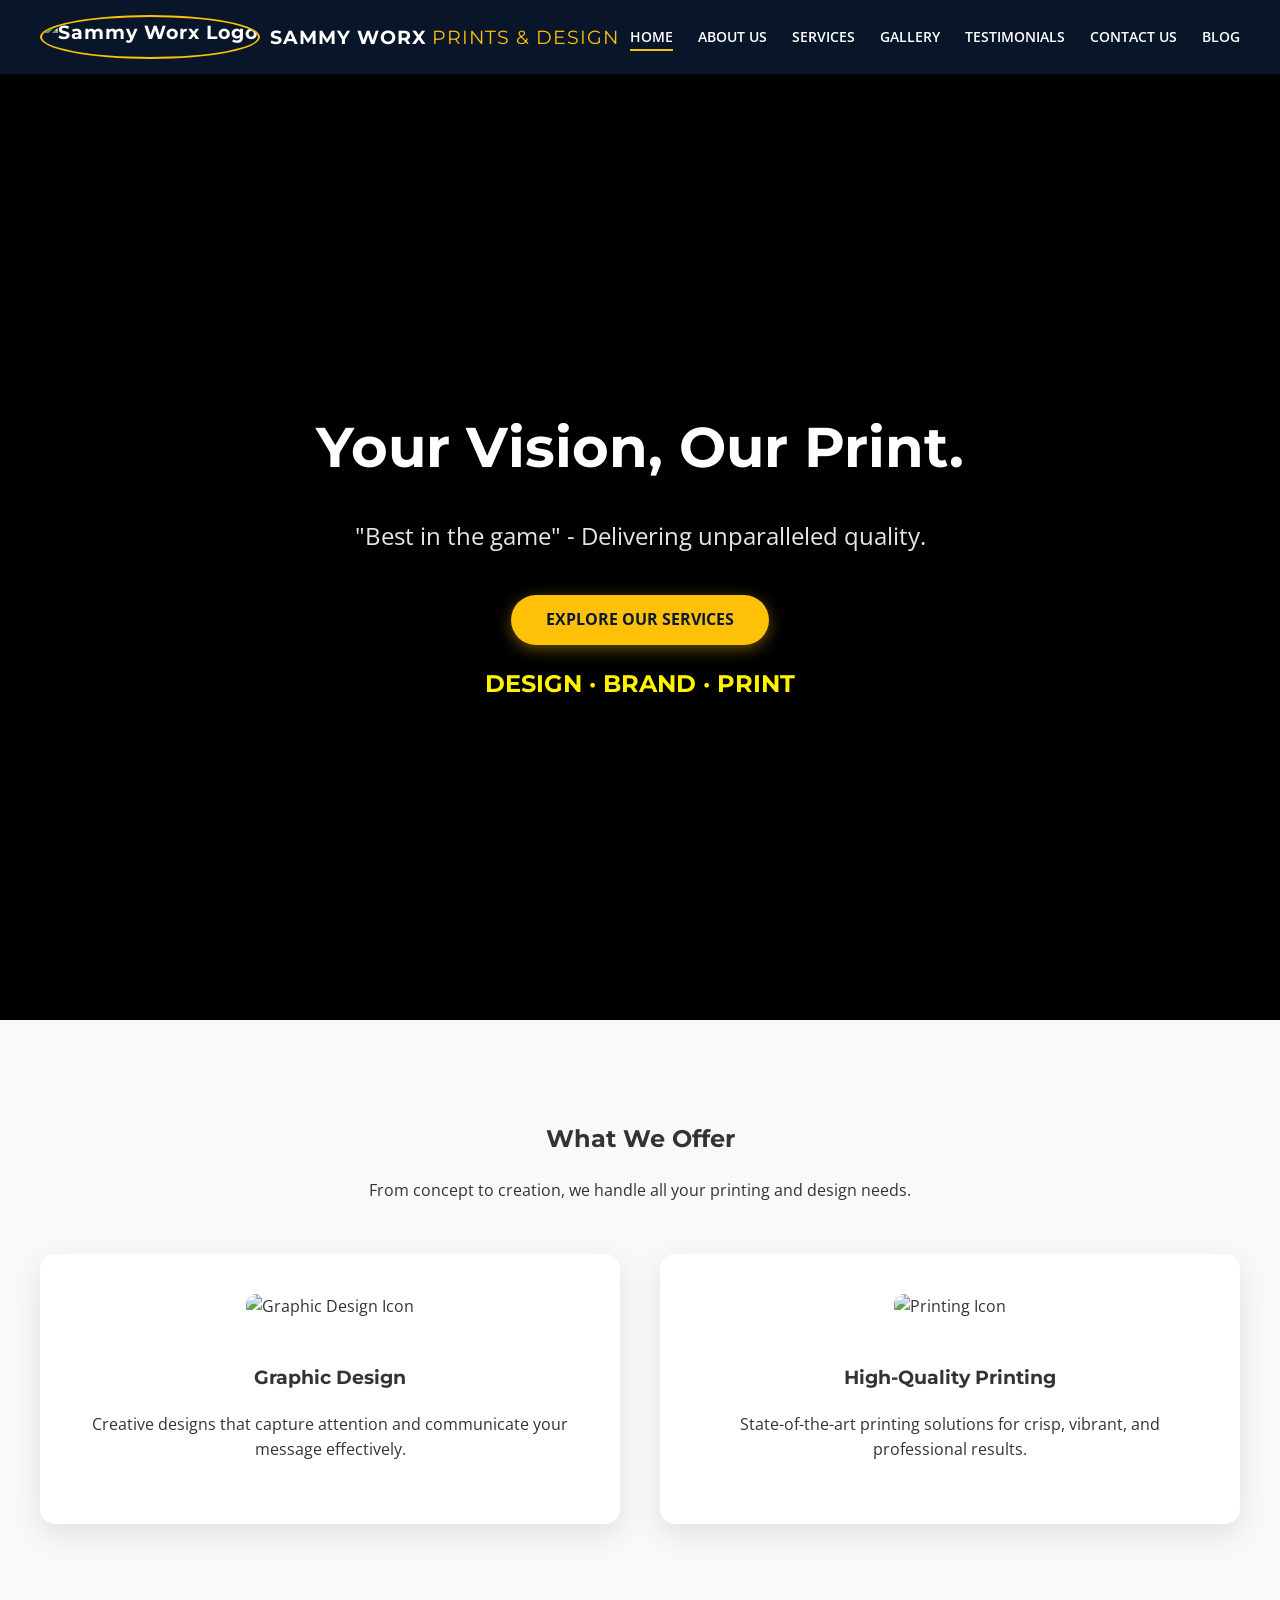
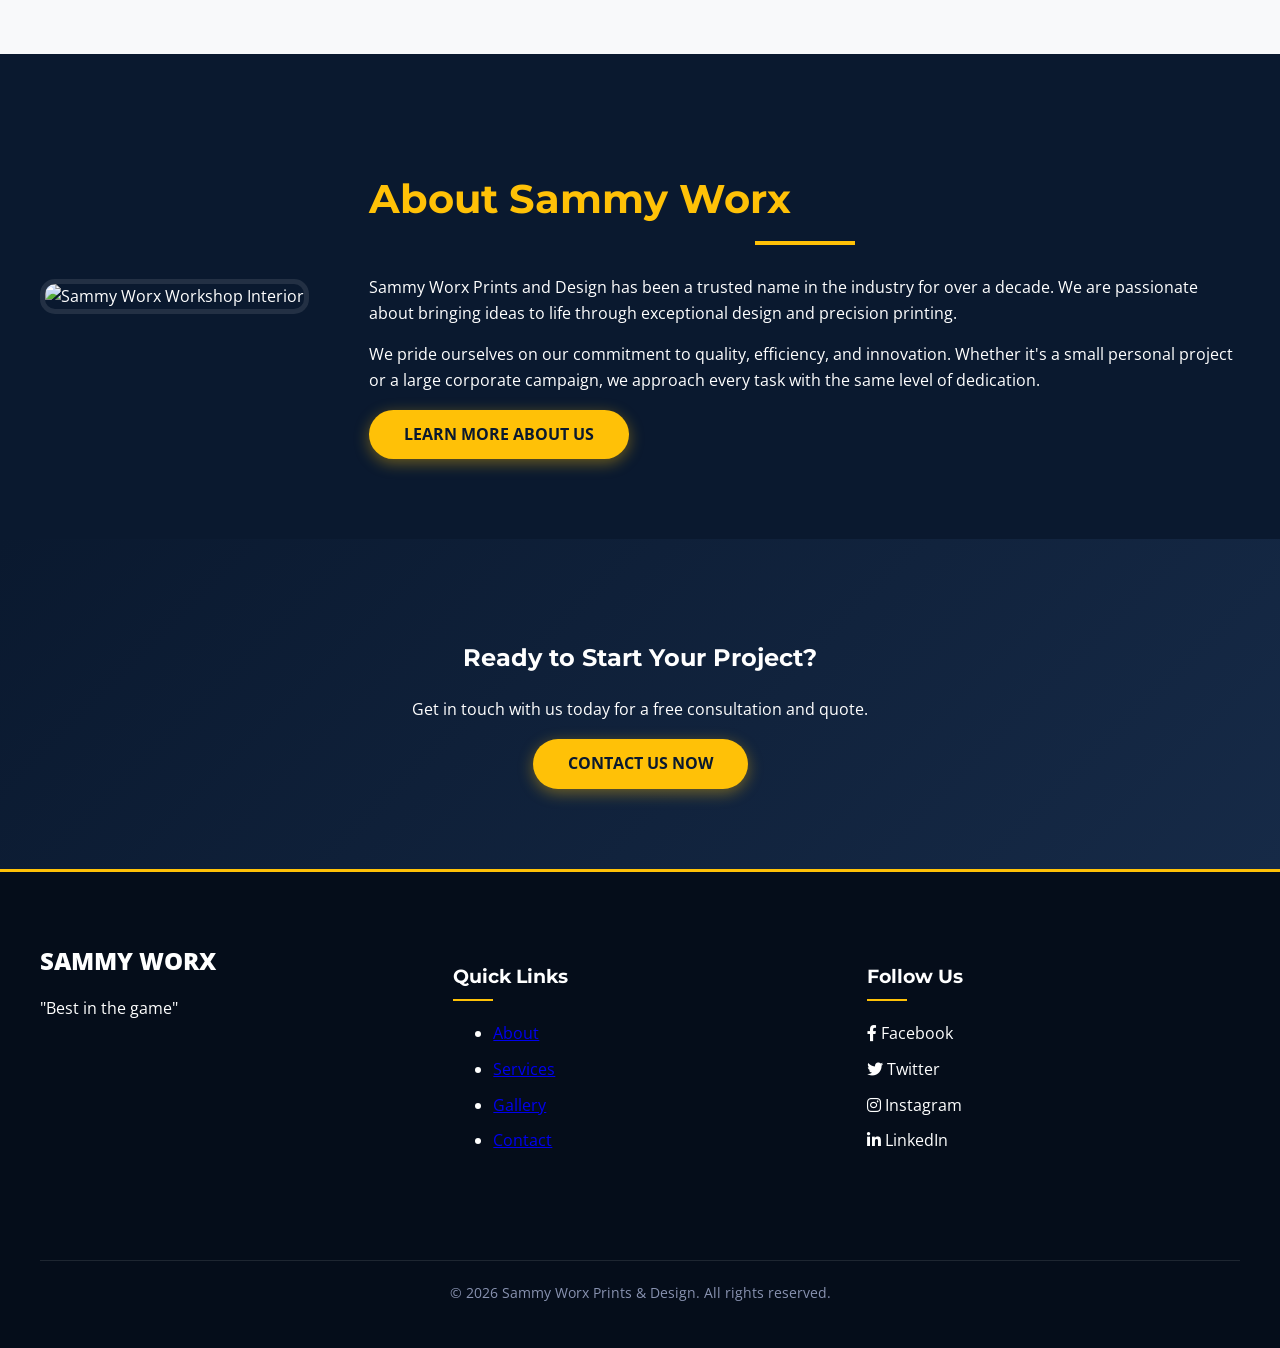
==== index.html @ fbe04a35 "Add files via upload" ====
<!DOCTYPE html>
<html lang="en">

<head>
    <meta charset="UTF-8">
    <meta name="viewport" content="width=device-width, initial-scale=1.0">
    <title>SAMMY WORX PRINTS AND DESIGN - Best in the game</title>

    <link rel="stylesheet" href="styles.css">
    <link rel="stylesheet" href="https://cdnjs.cloudflare.com/ajax/libs/font-awesome/6.0.0-beta3/css/all.min.css">
    <link
        href="https://fonts.googleapis.com/css2?family=Montserrat:wght@400;700;800&family=Open+Sans:wght@400;600&display=swap"
        rel="stylesheet">
</head>

<body>
    <header>
        <div class="container">
            <a href="index.html" class="logo">
                <img src="images/logo.jpeg" alt="Sammy Worx Logo">
                SAMMY WORX <span> PRINTS & DESIGN</span>
            </a>
            <nav>
                <ul>
                    <li><a href="index.html" class="active">Home</a></li>
                    <li><a href="about.html">About Us</a></li>
                    <li><a href="services.html">Services</a></li>
                    <li><a href="gallery.html">Gallery</a></li>
                    <li><a href="testimonials.html">Testimonials</a></li>
                    <li><a href="contact.html">Contact Us</a></li>
                    <li><a href="blog.html">Blog</a></li>
                </ul>
            </nav>
        </div>
    </header>

    <main>
        <section class="hero">
            <div class="video-container">
                <video autoplay muted loop playsinline>
                    <source src="images/vedio.mp4" type="video/mp4">
                    Your browser does not support the video tag.
                </video>
            </div>
            <div class="container hero-content">
                <h1>Your Vision, Our Print.</h1>
                <p>"Best in the game" - Delivering unparalleled quality.</p>
                <a href="services.html" class="btn animate-on-scroll">Explore Our Services</a>
                <h2 class="brand-slogan" ; style="color: rgb(255, 242, 0);">
                    DESIGN <span class="dot">&middot;</span> BRAND <span class="dot">&middot;</span> PRINT
                </h2>
            </div>
        </section>

        <section class="py-5 bg-light-bg">
            <div class="container text-center animate-on-scroll">
                <h2>What We Offer</h2>
                <p>From concept to creation, we handle all your printing and design needs.</p>
                <div class="grid-2-col my-5">
                    <div class="service-card animate-on-scroll">
                        <img src="images/38.jpeg " alt="Graphic Design Icon">
                        <h3>Graphic Design</h3>
                        <p>Creative designs that capture attention and communicate your message effectively.</p>
                    </div>
                    <div class="service-card animate-on-scroll">
                        <img src="images/16.jpeg" alt="Printing Icon">
                        <h3>High-Quality Printing</h3>
                        <p>State-of-the-art printing solutions for crisp, vibrant, and professional results.</p>
                    </div>
                </div>
            </div>
        </section>

        <section class="about-section py-5">
            <div class="container animate-on-scroll about-content">
                <img src="images/int.jpeg" alt="Sammy Worx Workshop Interior"
                    class="img-fluid animate-on-scroll">
                <div class="about-text">
                    <h2>About Sammy Worx</h2>
                    <hr class="accent-line">
                    <p>Sammy Worx Prints and Design has been a trusted name in the industry for over a decade. We are
                        passionate about bringing ideas to life through exceptional design and precision printing.</p>
                    <p>We pride ourselves on our commitment to quality, efficiency, and innovation. Whether it's a small
                        personal project or a large corporate campaign, we approach every task with the same level of
                        dedication.</p>
                    <a href="about.html" class="btn mt-4">Learn More About Us</a>
                </div>
            </div>
        </section>

        <section class="call-to-action py-5 text-center bg-primary-gradient">
            <div class="container animate-on-scroll">
                <h2>Ready to Start Your Project?</h2>
                <p>Get in touch with us today for a free consultation and quote.</p>
                <a href="contact.html" class="btn btn-accent">Contact Us Now</a>
            </div>
        </section>
    </main>

    <footer>
        <div class="container">
            <div class="footer-column footer-logo-group">
                <a href="index.html" class="footer-logo">SAMMY WORX</a>
                <p>"Best in the game"</p>
            </div>

            <div class="footer-column footer-nav">
                <h3>Quick Links</h3>
                <ul>
                    <li><a href="about.html">About</a></li>
                    <li><a href="services.html">Services</a></li>
                    <li><a href="gallery.html">Gallery</a></li>
                    <li><a href="contact.html">Contact</a></li>
                </ul>
            </div>

            <div class="footer-column social-links">
                <h3>Follow Us</h3>
                <div class="social-icons">
                    <a href="#" aria-label="Facebook"><i class="fab fa-facebook-f"></i> Facebook</a>
                    <a href="#" aria-label="Twitter"><i class="fab fa-twitter"></i> Twitter</a>
                    <a href="#" aria-label="Instagram"><i class="fab fa-instagram"></i> Instagram</a>
                    <a href="#" aria-label="LinkedIn"><i class="fab fa-linkedin-in"></i> LinkedIn</a>
                </div>
            </div>

            <p class="mt-3">&copy; 2026 Sammy Worx Prints & Design. All rights reserved.</p>
        </div>
    </footer>

    <button id="backToTopBtn" class="btn to-top-btn">
        <i class="fas fa-arrow-up"></i>
    </button>

    <script src="script.js"></script>
</body>

</html>
---- styles.css ----
:root {
    /* Updated to the Luxury Palette */
    --primary-color: #0a192f;
    /* Deep Navy */
    --secondary-color: #6c757d;
    --accent-color: #ffc107;
    /* Gold */
    --text-color: #333333;
    --light-bg: #f8f9fa;
    --dark-bg: #111111;
    --font-family-sans: 'Open Sans', sans-serif;
    --font-family-headings: 'Montserrat', sans-serif;
    --card-shadow: 0 10px 30px rgba(0, 0, 0, 0.1);
}

body {
    font-family: var(--font-family-sans);
    margin: 0;
    padding: 0;
    box-sizing: border-box;
    color: var(--text-color);
    line-height: 1.6;
    background-color: var(--light-bg);
}

h1,
h2,
h3,
.logo {
    font-family: var(--font-family-headings);
}

.container {
    max-width: 1200px;
    margin: 0 auto;
    padding: 0 20px;
    position: relative;
}

/* --- HEADER Styles (Glassmorphism) --- */
header {
    position: fixed;
    /* Fixed for glass effect */
    top: 0;
    width: 100%;
    z-index: 1000;
    background: rgba(10, 25, 47, 0.9);
    /* Dark semi-transparent */
    backdrop-filter: blur(10px);
    /* Blur effect */
    padding: 15px 0;
    box-shadow: 0 2px 10px rgba(0, 0, 0, 0.3);
}

header .container {
    display: flex;
    justify-content: space-between;
    align-items: center;
    flex-wrap: wrap;
}

.logo {
    display: flex;
    align-items: center;
    font-size: 1.2rem;
    font-weight: 700;
    color: white;
    text-decoration: none;
    letter-spacing: 1px;
}

.logo img {
    height: 40px;
    margin-right: 10px;
    border-radius: 50%;
    border: 2px solid var(--accent-color);
}

.logo span {
    color: var(--accent-color);
    margin-left: 5px;
    font-weight: 400;
}

nav ul {
    list-style: none;
    margin: 0;
    padding: 0;
    display: flex;
    flex-wrap: wrap;
    gap: 25px;
}

nav ul li a {
    color: white;
    text-decoration: none;
    font-weight: 600;
    font-size: 0.9rem;
    text-transform: uppercase;
    position: relative;
    padding-bottom: 5px;
    transition: color 0.3s ease-in-out;
}

nav ul li a::after {
    content: '';
    position: absolute;
    left: 0;
    bottom: 0;
    width: 0;
    height: 2px;
    background-color: var(--accent-color);
    transition: width 0.3s ease-in-out;
}

nav ul li a:hover::after,
nav ul li a.active::after {
    width: 100%;
}

/* --- HERO Section (Video Background) --- */
.hero {
    position: relative;
    color: white;
    padding: 180px 0 120px;
    display: flex;
    align-items: center;
    justify-content: center;
    text-align: center;
    min-height: 80vh;
    overflow: hidden;
    background: #000;
}

.hero .video-container {
    position: absolute;
    top: 0;
    left: 0;
    width: 100%;
    height: 100%;
    z-index: 1;
}

.hero video {
    width: 100%;
    height: 100%;
    object-fit: cover;
}

/* Dark Overlay */
.hero::before {
    content: "";
    position: absolute;
    top: 0;
    left: 0;
    width: 100%;
    height: 100%;
    background: rgba(0, 0, 0, 0.7);
    z-index: 2;
}

.hero-content {
    position: relative;
    z-index: 3;
    max-width: 800px;
}

.hero h1 {
    font-size: 3.5em;
    margin-bottom: 20px;
    text-shadow: 2px 2px 6px rgba(0, 0, 0, 0.9);
    animation: fadeInDown 1s ease-out;
}

.hero p {
    font-size: 1.5em;
    margin-bottom: 40px;
    color: rgba(255, 255, 255, 0.9);
}

/* --- SECTIONS & UTILS --- */
section {
    padding: 80px 0;
}

.py-5 {
    padding: 80px 0;
}

.my-5 {
    margin: 50px 0;
}

.bg-light-bg {
    background-color: var(--light-bg);
}

.text-center {
    text-align: center;
}

.btn {
    display: inline-block;
    background-color: var(--accent-color);
    color: var(--primary-color);
    padding: 12px 35px;
    border-radius: 50px;
    font-weight: 700;
    text-transform: uppercase;
    text-decoration: none;
    box-shadow: 0 4px 15px rgba(255, 193, 7, 0.4);
    transition: all 0.3s ease;
    border: none;
    cursor: pointer;
}

.btn:hover {
    background-color: white;
    transform: translateY(-3px);
    box-shadow: 0 8px 20px rgba(255, 255, 255, 0.3);
}

/* Grid Layout for Services */
.grid-2-col {
    display: grid;
    grid-template-columns: repeat(auto-fit, minmax(300px, 1fr));
    gap: 40px;
}

.service-card {
    background-color: white;
    padding: 40px;
    border-radius: 15px;
    box-shadow: var(--card-shadow);
    transition: all 0.4s ease;
    text-align: center;
    border-bottom: 5px solid transparent;
}

.service-card:hover {
    transform: translateY(-15px);
    border-bottom: 5px solid var(--accent-color);
    box-shadow: 0 20px 40px rgba(0, 0, 0, 0.15);
}

.service-card img {
    width: 100%;
    height: 220px;
    object-fit: cover;
    border-radius: 10px;
    margin-bottom: 25px;
}

/* --- ABOUT Section --- */
.about-section {
    background-color: var(--primary-color);
    color: white;
}

.about-content {
    display: flex;
    align-items: center;
    gap: 60px;
}

.about-text {
    flex: 1;
    text-align: left;
}

.about-content h2 {
    color: var(--accent-color);
    font-size: 2.5em;
    margin-bottom: 10px;
}

.accent-line {
    background-color: var(--accent-color);
    width: 100px;
    height: 4px;
    border: none;
    margin-bottom: 30px;
}

.img-fluid {
    max-width: 45%;
    height: auto;
    border-radius: 15px;
    border: 5px solid rgba(255, 255, 255, 0.1);
}

/* --- CTA Section --- */
.bg-primary-gradient {
    background: linear-gradient(135deg, var(--primary-color), #162a47);
    color: white;
}

.btn-accent {
    background-color: var(--accent-color);
    color: var(--primary-color);
}

/* --- FOOTER --- */
footer {
    background-color: #050d1a;
    color: white;
    padding: 70px 0 30px;
    border-top: 3px solid var(--accent-color);
}

footer .container {
    display: flex;
    flex-wrap: wrap;
    justify-content: space-between;
    gap: 40px;
}

.footer-column {
    flex: 1;
    min-width: 200px;
}

.footer-logo {
    font-size: 1.5em;
    font-weight: 800;
    color: white;
    text-decoration: none;
    display: block;
    margin-bottom: 10px;
}

.footer-column h3 {
    color: white;
    margin-bottom: 20px;
    font-size: 1.2rem;
    position: relative;
    padding-bottom: 10px;
}

.footer-column h3::after {
    content: '';
    position: absolute;
    left: 0;
    bottom: 0;
    width: 40px;
    height: 2px;
    background-color: var(--accent-color);
}

.footer-nav ul {
    display: flex;
    flex-direction: column;
    gap: 10px;
}

.social-icons {
    display: flex;
    flex-direction: column;
    gap: 10px;
}

.social-icons a {
    color: white;
    text-decoration: none;
    transition: color 0.3s;
}

.social-icons a:hover {
    color: var(--accent-color);
    padding-left: 5px;
}

footer p.mt-3 {
    width: 100%;
    text-align: center;
    margin-top: 50px;
    padding-top: 20px;
    border-top: 1px solid rgba(255, 255, 255, 0.1);
    font-size: 0.9rem;
    color: #8892b0;
}

/* --- Back To Top --- */
.to-top-btn {
    display: none;
    position: fixed;
    bottom: 30px;
    right: 30px;
    z-index: 99;
    border-radius: 50%;
    width: 50px;
    height: 50px;
    padding: 0;
    font-size: 1.2em;
    line-height: 50px;
    text-align: center;
}

/* --- Animations --- */
@keyframes fadeInDown {
    from {
        opacity: 0;
        transform: translateY(-30px);
    }

    to {
        opacity: 1;
        transform: translateY(0);
    }
}

.animate-on-scroll {
    opacity: 0;
    transform: translateY(20px);
    transition: opacity 0.6s ease-out, transform 0.6s ease-out;
}

.animate-on-scroll.is-visible {
    opacity: 1;
    transform: translateY(0);
}

/* --- Media Queries --- */
@media (max-width: 768px) {
    header .container {
        flex-direction: column;
        gap: 15px;
    }

    .hero h1 {
        font-size: 2.5em;
    }

    .about-content {
        flex-direction: column;
        text-align: center;
    }

    .about-text {
        text-align: center;
    }

    .accent-line {
        margin: 0 auto 30px;
    }

    .img-fluid {
        max-width: 90%;
    }

    .grid-2-col {
        grid-template-columns: 1fr;
    }

    footer .container {
        flex-direction: column;
    }

    .footer-column {
        text-align: center;
    }

    .footer-column h3::after {
        left: 50%;
        transform: translateX(-50%);
    }

    .social-icons,
    .footer-nav ul {
        align-items: center;
    }

    .brand-slogan {
        font-size: 1.2rem;
        letter-spacing: 4px;
        text-align: center;
        color: #333;
    }

    .dot {
        color: #007bff;
        /* Use your brand color for the dots to make them pop */
        font-weight: bold;
        padding: 0 5px;
    }
}
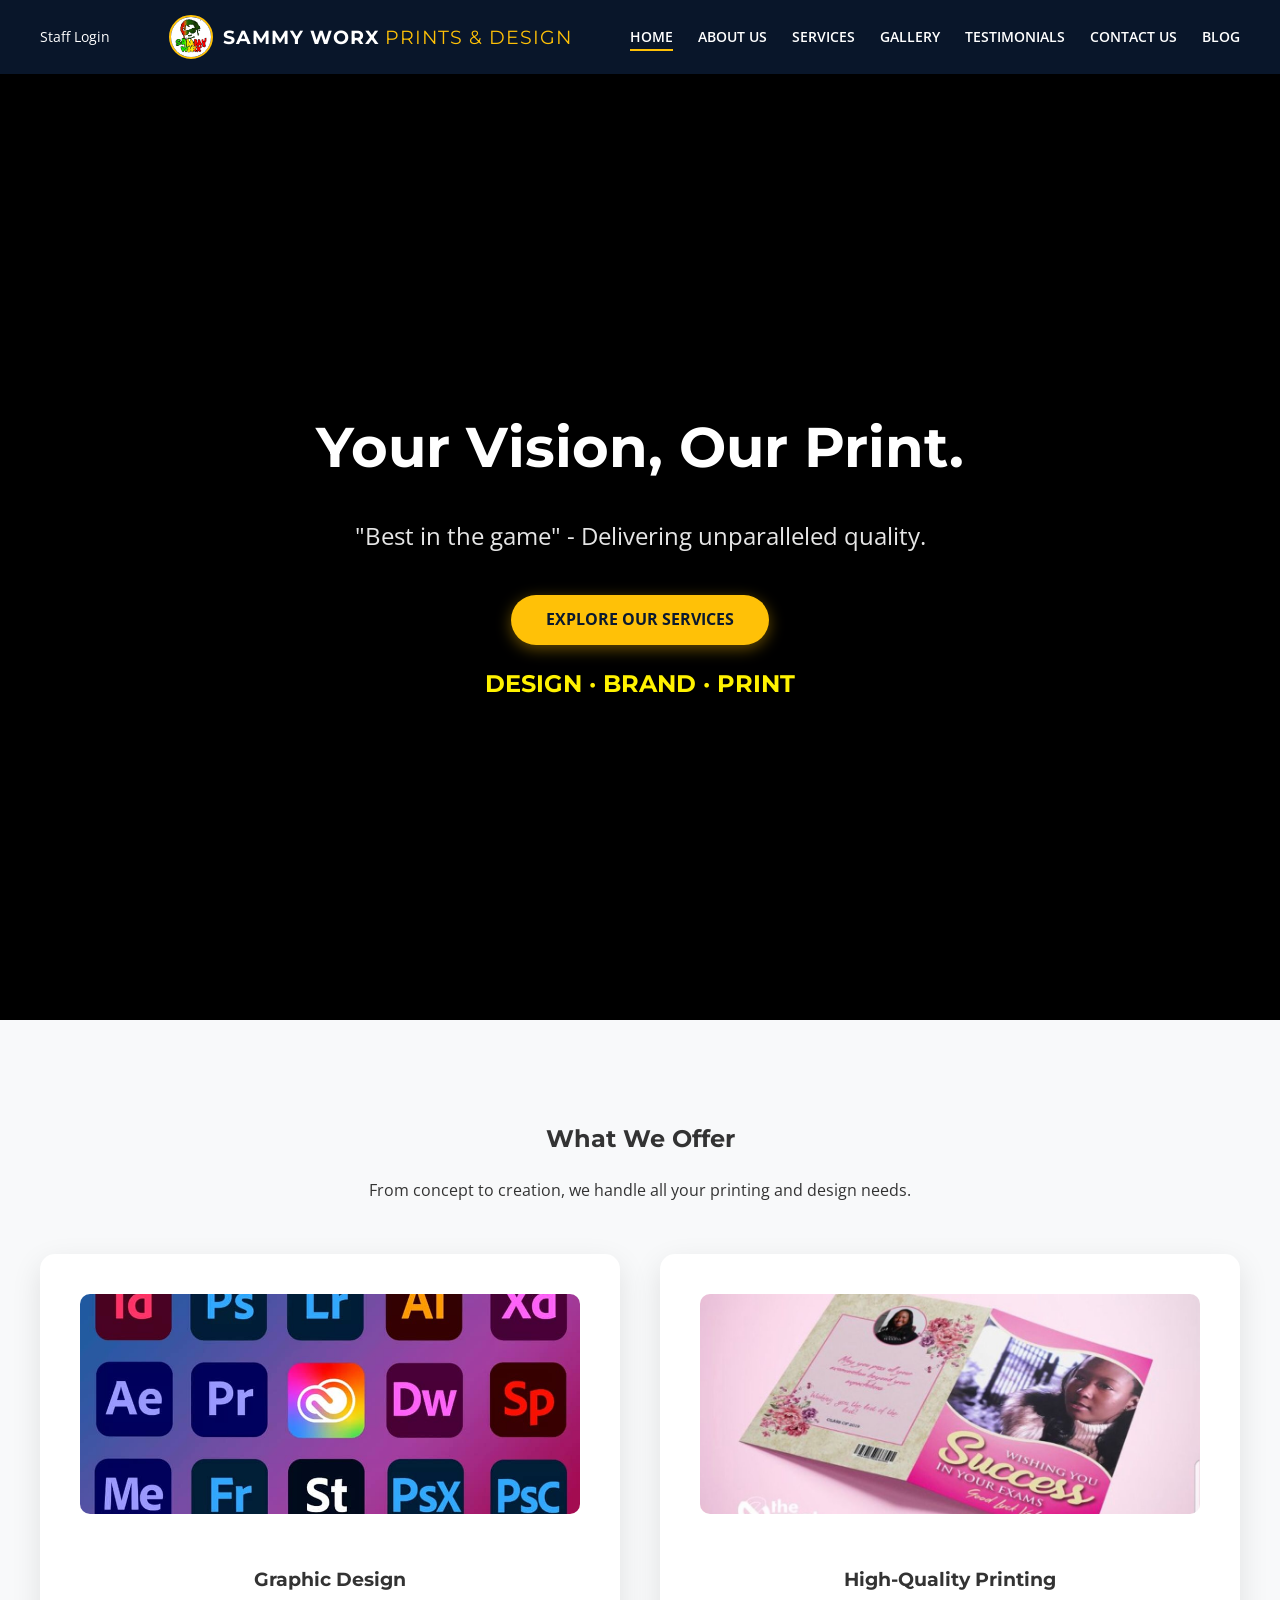
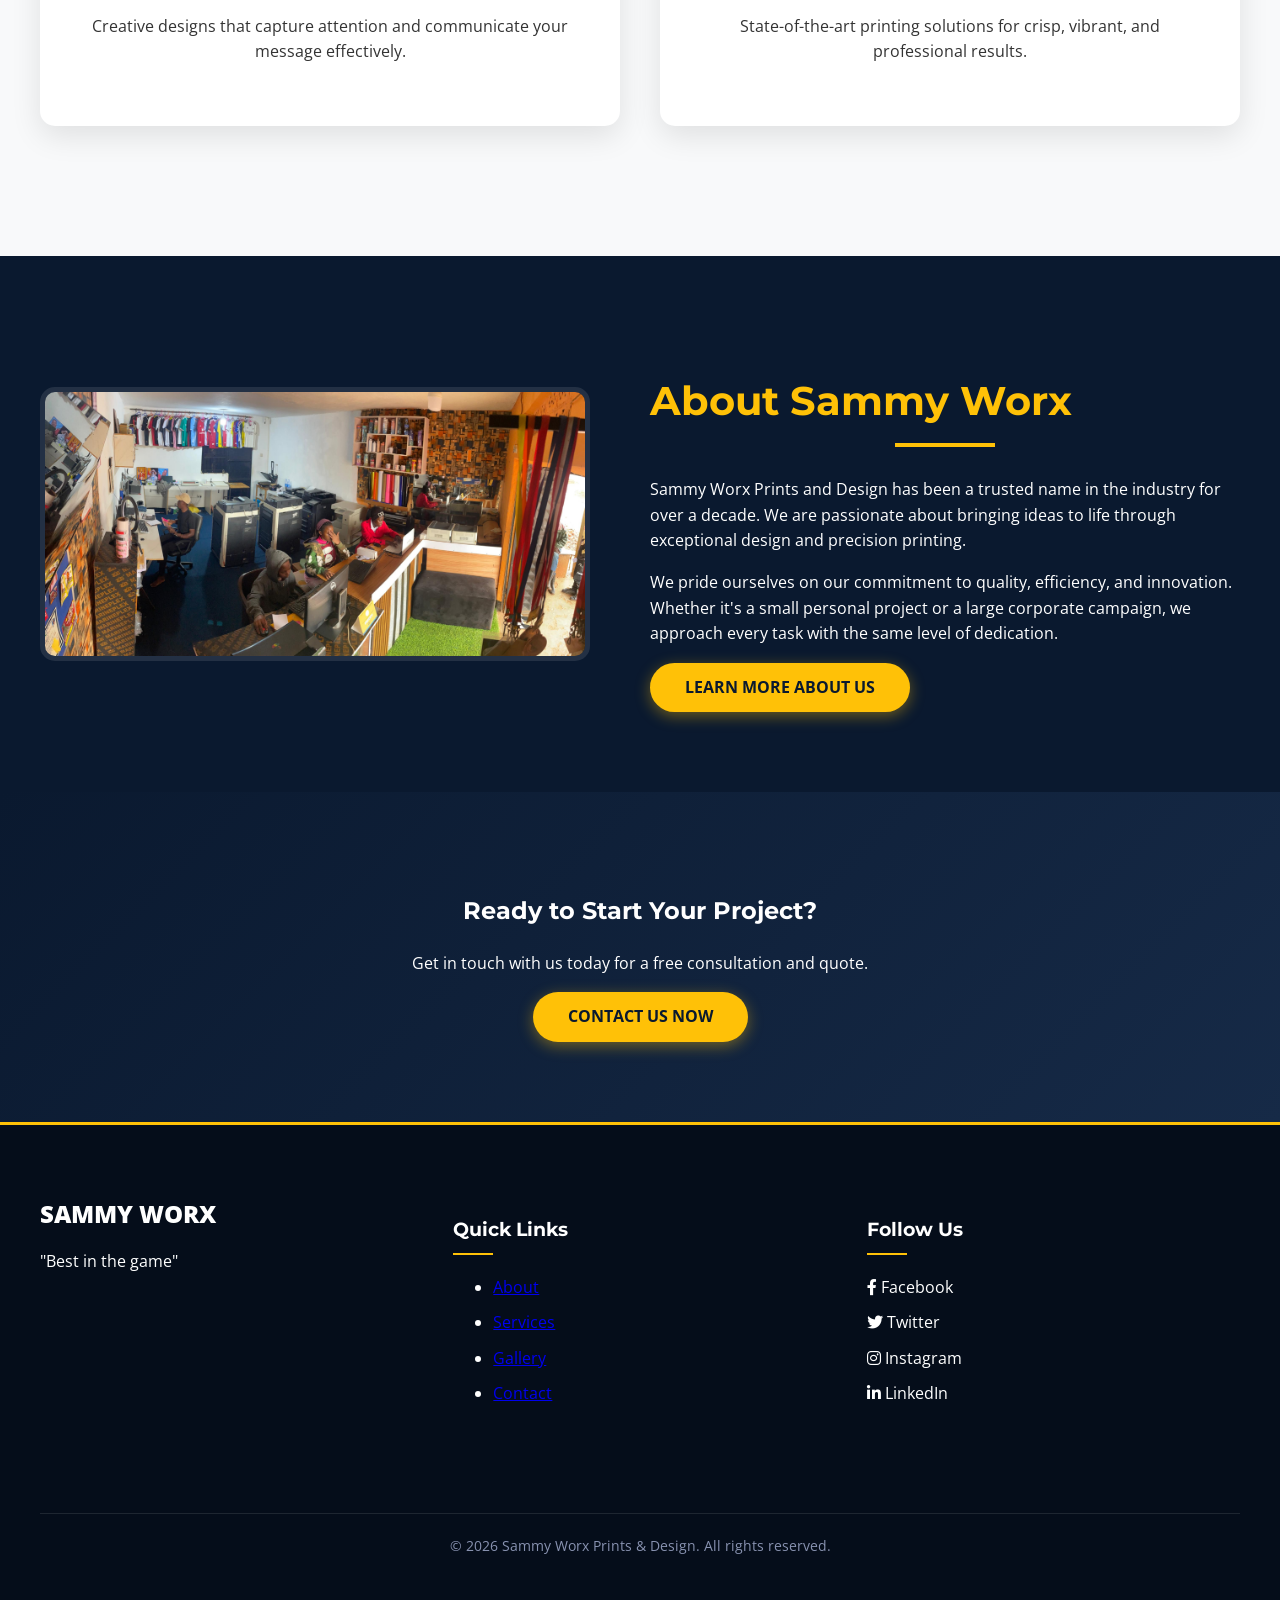
==== commit 8411db17: "Update It includes the log in page" ====
--- a/index.html
+++ b/index.html
@@ -16,6 +16,7 @@
 <body>
     <header>
         <div class="container">
+            <a href="login.php" style="color: #ffffff; text-decoration: none; font-size: 14px;">Staff Login</a>
             <a href="index.html" class="logo">
                 <img src="images/logo.jpeg" alt="Sammy Worx Logo">
                 SAMMY WORX <span> PRINTS & DESIGN</span>
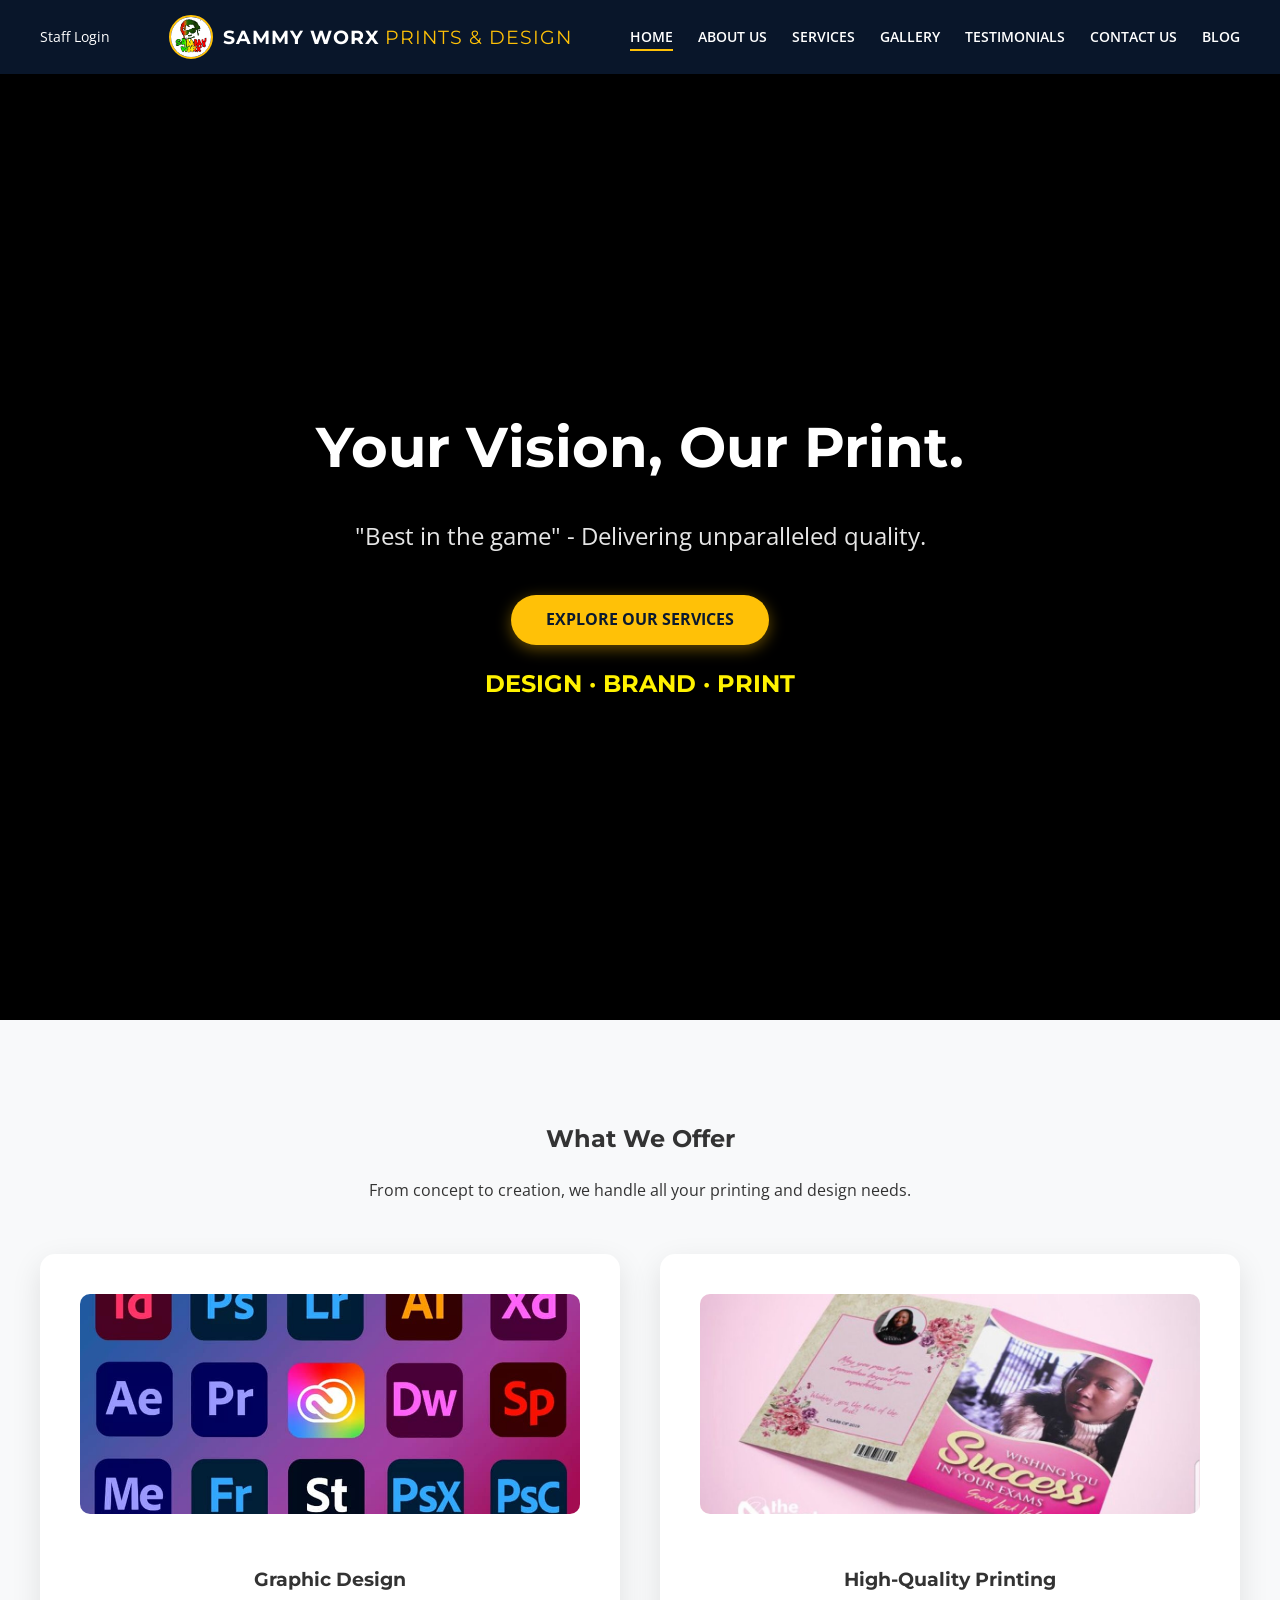
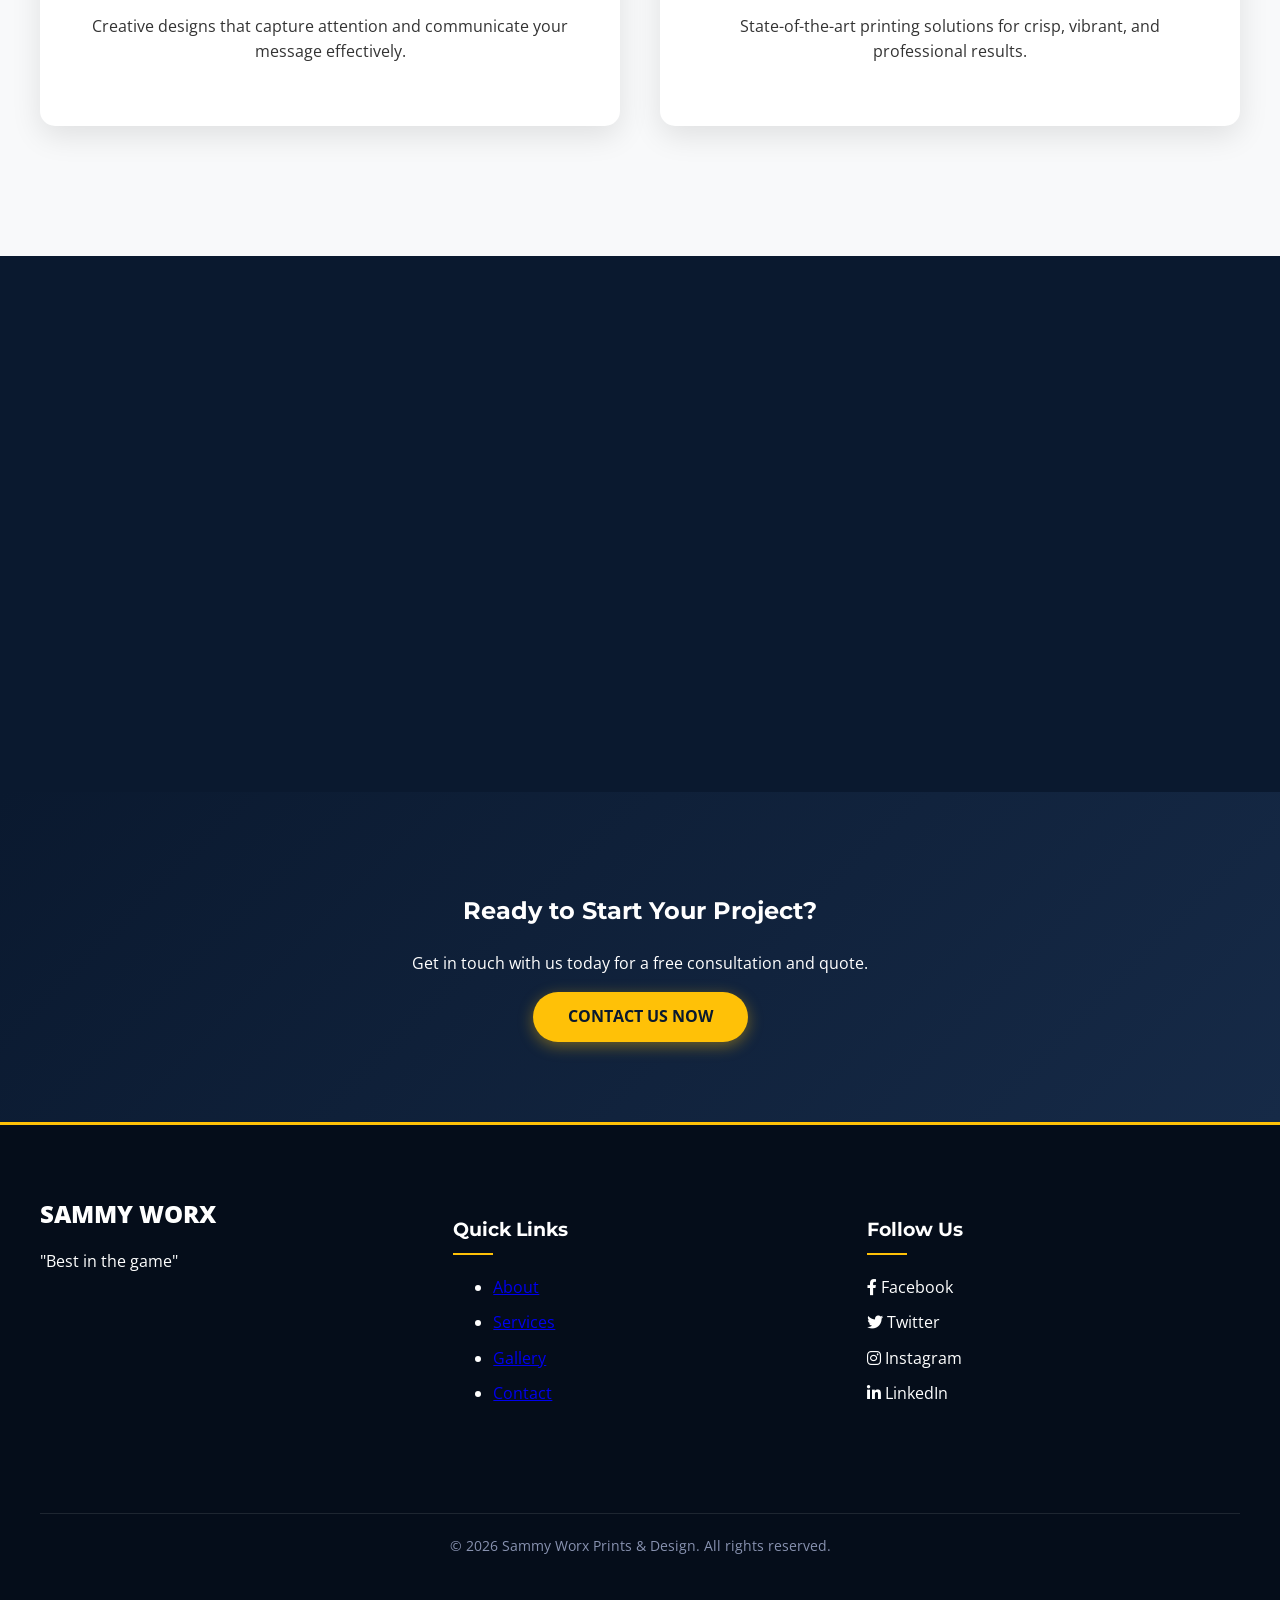
==== commit 336f0905: "login update" ====
--- a/index.html
+++ b/index.html
@@ -16,7 +16,7 @@
 <body>
     <header>
         <div class="container">
-            <a href="login.php" style="color: #ffffff; text-decoration: none; font-size: 14px;">Staff Login</a>
+            <a href="api/login.php" style="color: #ffffff; text-decoration: none; font-size: 14px;">Staff Login</a>
             <a href="index.html" class="logo">
                 <img src="images/logo.jpeg" alt="Sammy Worx Logo">
                 SAMMY WORX <span> PRINTS & DESIGN</span>
